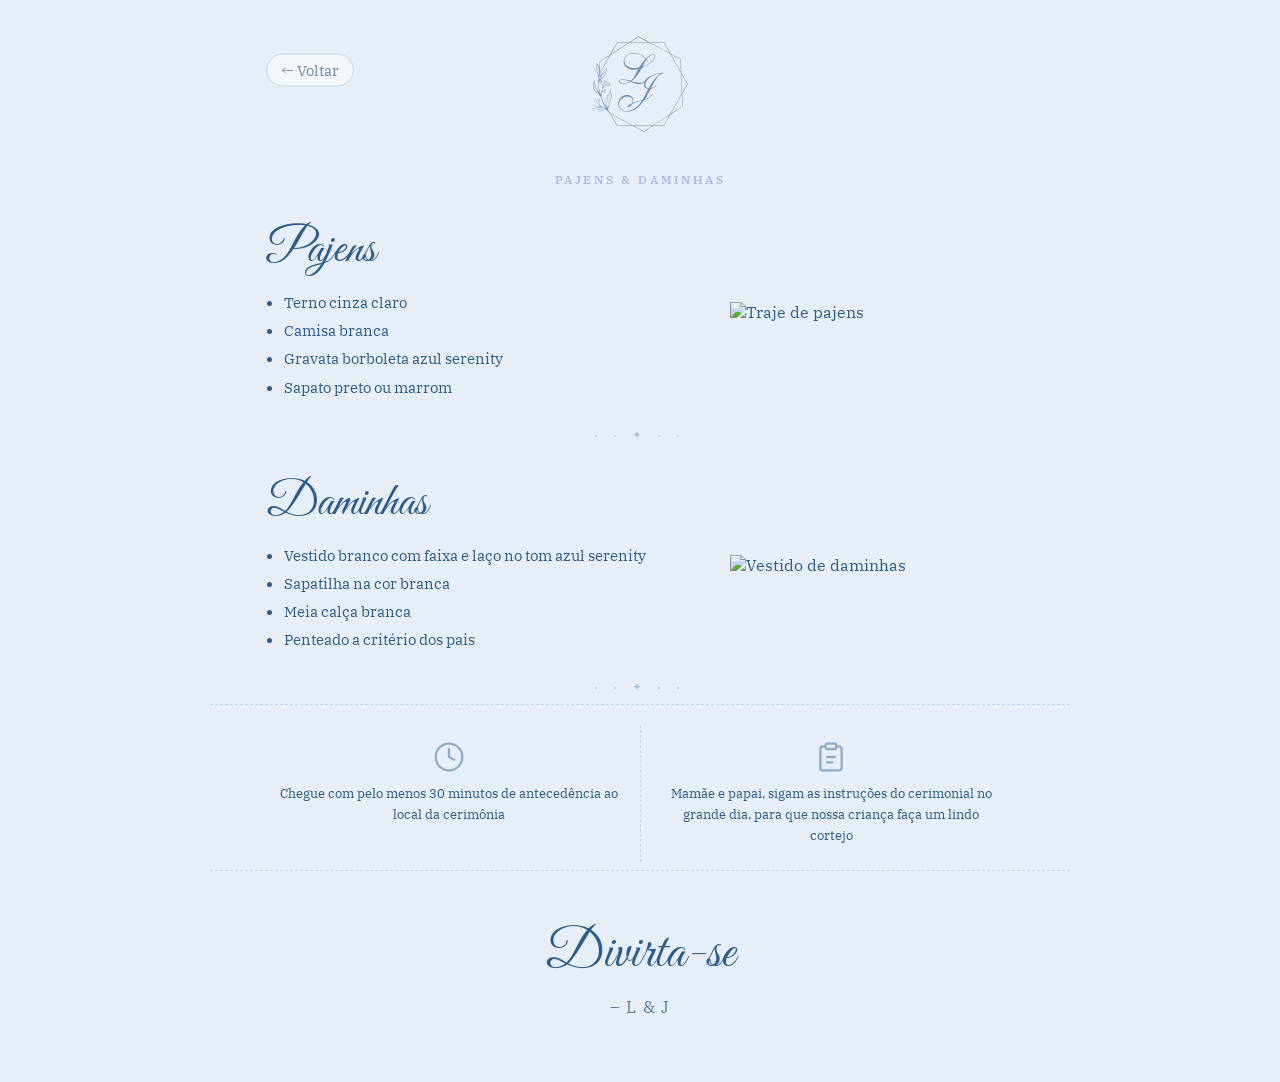
==== daminhas.html @ 810567af "Novas paginas e parte de convidados" ====
<!doctype html>
<html lang="pt-BR">
  <head>
    <meta charset="UTF-8" />
    <meta name="viewport" content="width=device-width, initial-scale=1.0" />
    <title>Daminhas e Pajens – L &amp; J</title>
    <link rel="preconnect" href="https://fonts.googleapis.com" />
    <link rel="preconnect" href="https://fonts.gstatic.com" crossorigin />
    <link
      href="https://fonts.googleapis.com/css2?family=Great+Vibes&family=IBM+Plex+Serif:ital,wght@0,400;0,600;1,400&family=DM+Serif+Display:ital@0;1&display=swap"
      rel="stylesheet"
    />
    <link rel="stylesheet" href="style.css" />
  </head>
  <body>
    <div class="wrapper">
      <!-- Cabeçalho da página -->
      <header class="page-header">
        <a class="btn-back" href="index.html">← Voltar</a>
        <a class="page-logo" href="index.html">
          <img src="images/MonogramaV4-colored.svg" alt="Logo L&amp;J" />
        </a>
      </header>

      <section class="section-outfit no-border">
        <h3 class="section-label desktop-only">Pajens &amp; Daminhas</h3>

        <!-- Pajens -->
        <div class="outfit-block">
          <div class="outfit-text">
            <h2 class="script-title">Pajens</h2>
            <ul class="outfit-list">
              <li>Terno cinza claro</li>
              <li>Camisa branca</li>
              <li>Gravata borboleta azul serenity</li>
              <li>Sapato preto ou marrom</li>
            </ul>
          </div>
          <div class="outfit-img-wrap">
            <img src="images/pajens.png" alt="Traje de pajens" class="outfit-img" />
          </div>
        </div>

        <div class="divider-ornament">· · ✦ · ·</div>

        <!-- Daminhas -->
        <div class="outfit-block reverse">
          <div class="outfit-img-wrap">
            <img src="images/daminhas.png" alt="Vestido de daminhas" class="outfit-img" />
          </div>
          <div class="outfit-text">
            <h2 class="script-title">Daminhas</h2>
            <ul class="outfit-list">
              <li>Vestido branco com faixa e laço no tom azul serenity</li>
              <li>Sapatilha na cor branca</li>
              <li>Meia calça branca</li>
              <li>Penteado a critério dos pais</li>
            </ul>
          </div>
        </div>

        <div class="divider-ornament">· · ✦ · ·</div>

        <!-- Dicas -->
        <div class="tips-section">
          <div class="tip-item">
            <svg class="tip-icon" viewBox="0 0 24 24" fill="none" stroke="currentColor" stroke-width="1.7" stroke-linecap="round" stroke-linejoin="round">
              <circle cx="12" cy="12" r="10" /><polyline points="12 6 12 12 16 14" />
            </svg>
            <p class="tip-text">Chegue com pelo menos 30 minutos de antecedência ao local da cerimônia</p>
          </div>
          <div class="tip-item">
            <svg class="tip-icon" viewBox="0 0 24 24" fill="none" stroke="currentColor" stroke-width="1.7" stroke-linecap="round" stroke-linejoin="round">
              <rect x="8" y="2" width="8" height="4" rx="1" />
              <path d="M16 4h2a2 2 0 0 1 2 2v14a2 2 0 0 1-2 2H6a2 2 0 0 1-2-2V6a2 2 0 0 1 2-2h2" />
              <line x1="9" y1="12" x2="15" y2="12" /><line x1="9" y1="16" x2="13" y2="16" />
            </svg>
            <p class="tip-text">Mamãe e papai, sigam as instruções do cerimonial no grande dia, para que nossa criança faça um lindo cortejo</p>
          </div>
        </div>

        <div class="final-sign">
          <h2 class="script-title sign-title">Divirta-se</h2>
          <p class="sign-sub">– L &amp; J</p>
        </div>
      </section>
    </div>
  </body>
</html>
---- style.css ----
/* ============================================================
   RESET & VARIÁVEIS
   ============================================================ */
*, *::before, *::after { box-sizing: border-box; margin: 0; padding: 0; }

:root {
  --bg:         #e8eef7;
  --text:       #2f5d8a;
  --text-soft:  #5a7fa8;
  --blue:       #91a8d0;
  --blue-dk:    #6f8faf;
  --border:     #bfd7ea;
  --shadow:     rgba(100, 140, 200, 0.15);
}

html { font-size: 16px; }

body {
  background: var(--bg);
  color: var(--text);
  font-family: 'IBM Plex Serif', serif;
  min-height: 100vh;
}


/* ============================================================
   ░░░  MOBILE — layout padrão (< 768px)  ░░░
   ============================================================ */

.wrapper {
  width: 100%;
  max-width: 480px;
  margin: 0 auto;
  display: flex;
  flex-direction: column;
  align-items: center;
}

/* --- CAPA mobile --- */
.section-cover {
  width: 100%;
  display: flex;
  flex-direction: column;
  align-items: center;
  padding-bottom: 32px;
}

.logo-wrap {
  margin: 28px auto 18px;
  width: 88px;
  height: 88px;
}
.logo-img { width: 100%; height: 100%; object-fit: contain; display: block; }

/* Hero: coluna única no mobile */
.hero-grid {
  width: 100%;
  display: flex;
  flex-direction: column;
  align-items: center;
  gap: 0;
}

.hero-circle {
  width: 80%;
  max-width: 300px;
  aspect-ratio: 1;
  border-radius: 50%;
  overflow: hidden;
  box-shadow: 0 4px 24px var(--shadow);
  margin: 0 auto 20px;
}
.hero-img { width: 100%; height: 100%; object-fit: cover; display: block; }

.hero-content {
  width: 100%;
  display: flex;
  flex-direction: column;
  align-items: center;
}

.date-text {
  font-family: 'IBM Plex Serif', serif;
  font-size: 1.75rem;
  font-weight: 600;
  color: var(--text);
  text-align: center;
  letter-spacing: 0.03em;
  margin-bottom: 18px;
}

.nav-btns {
  display: flex;
  gap: 12px;
  flex-wrap: wrap;
  justify-content: center;
  padding: 0 16px;
  margin-bottom: 20px;
}
.btn-nav {
  display: inline-flex;
  align-items: center;
  padding: 9px 22px;
  border-radius: 30px;
  background: var(--blue-dk);
  color: #fff;
  border: none;
  font-family: 'IBM Plex Serif', serif;
  font-size: 0.88rem;
  text-decoration: none;
  box-shadow: 0 2px 10px var(--shadow);
  transition: background 0.2s, transform 0.15s;
  white-space: nowrap;
}
.btn-nav:hover { background: #5a7fa8; transform: translateY(-1px); }
.btn-nav:active { transform: translateY(0); box-shadow: none; }

/* Botão de presentes — sem diferença visual */
.btn-gift { background: var(--blue-dk); }

.hero-msg { padding: 0 24px; text-align: center; }
.msg-line {
  font-family: 'DM Serif Display', serif;
  font-style: italic;
  font-size: 0.95rem;
  font-weight: 600;
  color: var(--text);
  line-height: 1.8;
}

/* ============================================================
   SEÇÃO DE INFORMAÇÕES DO EVENTO
   ============================================================ */
.section-info {
  width: 100%;
  padding: 36px 20px 40px;
  border-top: 1px solid var(--border);
  border-bottom: 1px solid var(--border);
}

.info-cards {
  display: flex;
  flex-direction: column;
  gap: 20px;
  width: 100%;
}

.info-card {
  display: flex;
  flex-direction: column;
  align-items: center;
  text-align: center;
  padding: 24px 20px;
  background: rgba(255, 255, 255, 0.4);
  border: 1px solid var(--border);
  border-radius: 16px;
  box-shadow: 0 4px 16px rgba(100, 140, 200, 0.06);
  transition: transform 0.2s, box-shadow 0.2s;
}

.info-card-icon {
  width: 36px;
  height: 36px;
  color: var(--blue-dk);
  opacity: 0.85;
  margin-bottom: 10px;
}
.info-card-icon svg { width: 100%; height: 100%; }

.info-card-title {
  font-family: 'Great Vibes', cursive;
  font-size: 2.2rem;
  font-weight: 400;
  color: var(--text);
  margin-bottom: 4px;
}

.info-card-time {
  font-family: 'IBM Plex Serif', serif;
  font-size: 1.4rem;
  font-weight: 600;
  color: var(--blue-dk);
  letter-spacing: 0.04em;
  margin-bottom: 8px;
}

.info-card-place {
  font-family: 'IBM Plex Serif', serif;
  font-size: 0.95rem;
  font-weight: 600;
  color: var(--text);
  margin-bottom: 10px;
}

.info-card-address {
  display: inline-flex;
  align-items: center;
  gap: 6px;
  font-family: 'IBM Plex Serif', serif;
  font-size: 0.84rem;
  color: var(--text-soft);
  text-decoration: none;
  background: rgba(255, 255, 255, 0.6);
  border: 1px solid var(--border);
  padding: 6px 14px;
  border-radius: 20px;
  transition: all 0.2s ease;
}
.info-card-address:hover {
  color: #fff;
  background: var(--blue-dk);
  border-color: var(--blue-dk);
  transform: translateY(-1px);
}

.addr-icon { width: 14px; height: 14px; flex-shrink: 0; }

.info-divider {
  display: none;
}

/* ============================================================
   SEÇÃO CONVIDADOS (reaproveita .section-outfit / .tips-section)
   ============================================================ */
.guests-title {
  padding: 20px 18px 0;
}

/* ============================================================
   CABEÇALHO DAS SUBPÁGINAS
   ============================================================ */
.page-header {
  width: 100%;
  position: relative;
  display: flex;
  justify-content: center;
  align-items: center;
  padding: 24px 20px 8px;
}

.page-logo {
  display: block;
  width: 72px;
  height: 72px;
}
.page-logo img { width: 100%; height: 100%; object-fit: contain; display: block; }

.btn-back {
  position: absolute;
  left: 18px;
  top: 50%;
  transform: translateY(-50%);
  font-family: 'IBM Plex Serif', serif;
  font-size: 0.85rem;
  color: var(--blue-dk);
  text-decoration: none;
  padding: 6px 14px;
  border: 1px solid var(--border);
  border-radius: 20px;
  background: rgba(255, 255, 255, 0.5);
  transition: background 0.2s, color 0.2s;
}
.btn-back:hover { background: var(--blue-dk); color: #fff; border-color: var(--blue-dk); }

.section-outfit.no-border { border-top: none; }

/* ============================================================
   SEÇÕES DE TRAJE
   ============================================================ */
.section-outfit {
  width: 100%;
  display: flex;
  flex-direction: column;
  align-items: stretch;
  padding: 0 0 24px;
  border-top: 1px solid var(--border);
}

.section-label { display: none; } /* oculto no mobile */

.outfit-block {
  display: flex;
  flex-direction: column;
  padding: 20px 18px 8px;
  gap: 10px;
}

/* Mobile: no bloco "reverse", imagem sobe */
.outfit-block.reverse .outfit-img-wrap { order: -1; }

.script-title {
  font-family: 'Great Vibes', cursive;
  color: var(--text);
  font-size: 2.3rem;
  font-weight: 400;
  line-height: 1.15;
  margin-bottom: 6px;
}

.outfit-list {
  list-style: disc;
  padding-left: 18px;
  font-family: 'IBM Plex Serif', serif;
  font-size: 0.87rem;
  color: var(--text);
  line-height: 1.8;
}

.outfit-img-wrap {
  width: 100%;
  max-width: 200px;
  margin: 0 auto;
}
.outfit-img { width: 100%; height: auto; object-fit: contain; display: block; }

.divider-ornament {
  text-align: center;
  color: var(--blue);
  font-size: 0.72rem;
  letter-spacing: 6px;
  padding: 10px 0 2px;
  opacity: 0.6;
}

/* --- Dicas mobile --- */
.tips-section {
  display: flex;
  flex-direction: column;
  gap: 14px;
  padding: 14px 18px 4px;
}
.tip-item {
  display: flex;
  align-items: flex-start;
  gap: 12px;
}
.tip-icon {
  width: 26px;
  height: 26px;
  flex-shrink: 0;
  color: var(--blue-dk);
  opacity: 0.78;
  margin-top: 1px;
}
.tip-text {
  font-family: 'IBM Plex Serif', serif;
  font-size: 0.85rem;
  color: var(--text);
  line-height: 1.65;
}

/* --- Assinatura mobile --- */
.final-sign {
  text-align: center;
  padding: 28px 0 12px;
}
.sign-title { font-size: 2.6rem; }
.sign-sub {
  font-family: 'IBM Plex Serif', serif;
  font-size: 0.95rem;
  color: var(--text-soft);
  margin-top: 4px;
  letter-spacing: 0.06em;
}


/* ============================================================
   ░░░  DESKTOP — layout alternativo (≥ 768px)  ░░░
   ============================================================ */
@media (min-width: 768px) {

  body {
    background: var(--bg);
    padding: 0;
  }

  /* Container mais largo, sem card */
  .wrapper {
    max-width: 860px;
  }

  /* ---- CAPA desktop: logo no topo, hero em 2 colunas ---- */
  .section-cover {
    padding-bottom: 52px;
    position: relative;
  }

  .logo-wrap {
    width: 110px;
    height: 110px;
    margin: 40px auto 36px;
  }

  /* Hero vira grid 2 colunas */
  .hero-grid {
    flex-direction: row;
    align-items: center;
    justify-content: center;
    gap: 52px;
    padding: 0 56px;
    width: 100%;
  }

  /* Foto maior no desktop */
  .hero-circle {
    width: 320px;
    max-width: 320px;
    flex-shrink: 0;
    margin: 0;
  }

  /* Conteúdo à direita */
  .hero-content {
    align-items: flex-start;
    text-align: left;
    flex: 1;
  }

  .date-text {
    font-size: 2.6rem;
    text-align: left;
    margin-bottom: 24px;
  }

  .nav-btns {
    justify-content: flex-start;
    padding: 0;
    flex-direction: column;
    align-items: flex-start;
    gap: 10px;
    margin-bottom: 28px;
  }

  .btn-nav {
    font-size: 0.95rem;
    padding: 11px 26px;
  }

  .hero-msg { padding: 0; text-align: left; }
  .msg-line { font-size: 1.05rem; line-height: 1.9; }

  /* ---- Informações do evento desktop ---- */
  .section-info {
    padding: 44px 56px 48px;
  }

  .info-cards {
    flex-direction: row;
    gap: 36px;
    max-width: 740px;
    margin: 0 auto;
  }

  .info-card {
    flex: 1;
    padding: 32px 28px;
    background: rgba(255, 255, 255, 0.55);
    border: 1px solid var(--border);
    border-radius: 20px;
    box-shadow: 0 8px 30px rgba(100, 140, 200, 0.08);
  }

  .info-card:hover {
    transform: translateY(-2px);
    box-shadow: 0 12px 36px rgba(100, 140, 200, 0.12);
  }

  .info-card-icon {
    width: 44px;
    height: 44px;
    margin-bottom: 12px;
  }

  .info-card-title {
    font-size: 2.7rem;
    margin-bottom: 4px;
  }

  .info-card-time {
    font-size: 1.6rem;
    margin-bottom: 10px;
  }

  .info-card-place {
    font-size: 1.05rem;
    margin-bottom: 14px;
  }

  .info-card-address {
    font-size: 0.88rem;
    padding: 8px 18px;
  }

  /* ---- Seções de traje desktop ---- */
  .section-outfit {
    padding: 0 0 40px;
  }

  /* Título de seção desktop (oculto no mobile) */
  .desktop-only {
    display: block;
    font-family: 'IBM Plex Serif', serif;
    font-size: 0.75rem;
    font-weight: 600;
    letter-spacing: 0.22em;
    text-transform: uppercase;
    color: var(--blue);
    opacity: 0.7;
    text-align: center;
    padding: 32px 0 4px;
  }

  /* Outfit blocks: lado a lado */
  .outfit-block {
    flex-direction: row;
    align-items: center;
    padding: 32px 56px 16px;
    gap: 40px;
  }
  .outfit-block.reverse      { flex-direction: row-reverse; }
  /* Cancela o order do mobile */
  .outfit-block.reverse .outfit-img-wrap { order: 0; }

  .outfit-text { flex: 1 1 55%; }

  .outfit-img-wrap {
    flex: 0 0 38%;
    max-width: 38%;
  }

  .script-title  { font-size: 3rem; margin-bottom: 10px; }
  .outfit-list   { font-size: 0.95rem; line-height: 1.85; }

  /* Dicas desktop: em linha (3 colunas) quando couber */
  .tips-section {
    flex-direction: row;
    gap: 0;
    padding: 20px 48px 8px;
    border-top: 1px dashed var(--border);
    border-bottom: 1px dashed var(--border);
    margin: 8px 0;
  }
  .tip-item {
    flex: 1;
    flex-direction: column;
    align-items: center;
    text-align: center;
    gap: 10px;
    padding: 16px 20px;
    border-right: 1px dashed var(--border);
  }
  .tip-item:last-child { border-right: none; }

  .tip-icon {
    width: 32px;
    height: 32px;
    opacity: 0.7;
    margin-top: 0;
  }
  .tip-text { font-size: 0.82rem; line-height: 1.6; }

  /* Assinatura desktop */
  .final-sign { padding: 44px 0 24px; }
  .sign-title { font-size: 3.4rem; }
  .sign-sub   { font-size: 1.05rem; }

  /* Convidados desktop: dicas em grade de 3 colunas, mesmo estilo tracejado */
  .guests-title { padding: 32px 56px 0; }

  .tips-grid {
    flex-wrap: wrap;
    justify-content: center;
    row-gap: 0;
  }
  .tips-grid .tip-item {
    flex: 0 0 33.333%;
    border-bottom: 1px dashed var(--border);
  }
  .tips-grid .tip-item:nth-child(3n) { border-right: none; }
  .tips-grid .tip-item:last-child   { border-bottom: none; border-right: none; }

  /* Cabeçalho das subpáginas */
  .page-header { padding: 36px 56px 8px; }
  .page-logo   { width: 96px; height: 96px; }
  .btn-back    { left: 56px; font-size: 0.92rem; }

}


/* ============================================================
   ACESSIBILIDADE
   ============================================================ */
:focus-visible { outline: 2px solid var(--blue); outline-offset: 3px; }
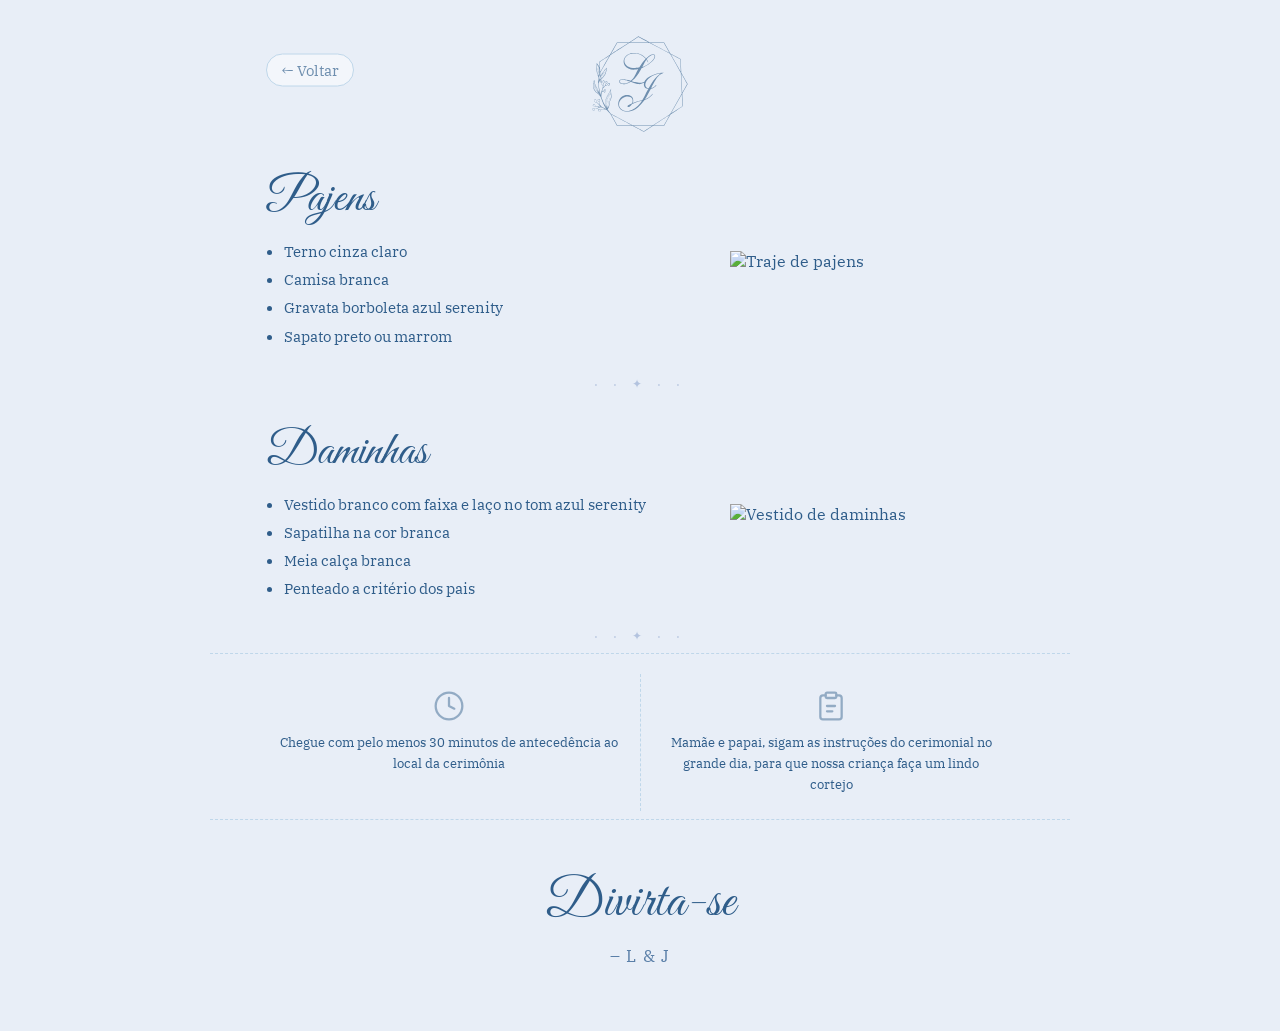
==== commit 040165e9: "Limpeza de UI e correcoes da auditoria Remove rotulos e icones decorativos, divide frases longas dos" ====
--- a/daminhas.html
+++ b/daminhas.html
@@ -7,7 +7,7 @@
     <link rel="preconnect" href="https://fonts.googleapis.com" />
     <link rel="preconnect" href="https://fonts.gstatic.com" crossorigin />
     <link
-      href="https://fonts.googleapis.com/css2?family=Great+Vibes&family=IBM+Plex+Serif:ital,wght@0,400;0,600;1,400&family=DM+Serif+Display:ital@0;1&display=swap"
+      href="https://fonts.googleapis.com/css2?family=Great+Vibes&family=IBM+Plex+Serif:wght@400;600&family=DM+Serif+Display:ital@1&display=swap"
       rel="stylesheet"
     />
     <link rel="stylesheet" href="style.css" />
@@ -23,8 +23,6 @@
       </header>
 
       <section class="section-outfit no-border">
-        <h3 class="section-label desktop-only">Pajens &amp; Daminhas</h3>
-
         <!-- Pajens -->
         <div class="outfit-block">
           <div class="outfit-text">
--- a/style.css
+++ b/style.css
@@ -115,15 +115,11 @@
 .btn-nav:hover { background: #5a7fa8; transform: translateY(-1px); }
 .btn-nav:active { transform: translateY(0); box-shadow: none; }
 
-/* Botão de presentes — sem diferença visual */
-.btn-gift { background: var(--blue-dk); }
-
 .hero-msg { padding: 0 24px; text-align: center; }
 .msg-line {
   font-family: 'DM Serif Display', serif;
   font-style: italic;
   font-size: 0.95rem;
-  font-weight: 600;
   color: var(--text);
   line-height: 1.8;
 }
@@ -155,17 +151,7 @@
   border: 1px solid var(--border);
   border-radius: 16px;
   box-shadow: 0 4px 16px rgba(100, 140, 200, 0.06);
-  transition: transform 0.2s, box-shadow 0.2s;
-}
-
-.info-card-icon {
-  width: 36px;
-  height: 36px;
-  color: var(--blue-dk);
-  opacity: 0.85;
-  margin-bottom: 10px;
-}
-.info-card-icon svg { width: 100%; height: 100%; }
+}
 
 .info-card-title {
   font-family: 'Great Vibes', cursive;
@@ -215,10 +201,6 @@
 
 .addr-icon { width: 14px; height: 14px; flex-shrink: 0; }
 
-.info-divider {
-  display: none;
-}
-
 /* ============================================================
    SEÇÃO CONVIDADOS (reaproveita .section-outfit / .tips-section)
    ============================================================ */
@@ -276,8 +258,6 @@
   border-top: 1px solid var(--border);
 }
 
-.section-label { display: none; } /* oculto no mobile */
-
 .outfit-block {
   display: flex;
   flex-direction: column;
@@ -382,7 +362,6 @@
   /* ---- CAPA desktop: logo no topo, hero em 2 colunas ---- */
   .section-cover {
     padding-bottom: 52px;
-    position: relative;
   }
 
   .logo-wrap {
@@ -460,17 +439,6 @@
     box-shadow: 0 8px 30px rgba(100, 140, 200, 0.08);
   }
 
-  .info-card:hover {
-    transform: translateY(-2px);
-    box-shadow: 0 12px 36px rgba(100, 140, 200, 0.12);
-  }
-
-  .info-card-icon {
-    width: 44px;
-    height: 44px;
-    margin-bottom: 12px;
-  }
-
   .info-card-title {
     font-size: 2.7rem;
     margin-bottom: 4px;
@@ -494,20 +462,6 @@
   /* ---- Seções de traje desktop ---- */
   .section-outfit {
     padding: 0 0 40px;
-  }
-
-  /* Título de seção desktop (oculto no mobile) */
-  .desktop-only {
-    display: block;
-    font-family: 'IBM Plex Serif', serif;
-    font-size: 0.75rem;
-    font-weight: 600;
-    letter-spacing: 0.22em;
-    text-transform: uppercase;
-    color: var(--blue);
-    opacity: 0.7;
-    text-align: center;
-    padding: 32px 0 4px;
   }
 
   /* Outfit blocks: lado a lado */
